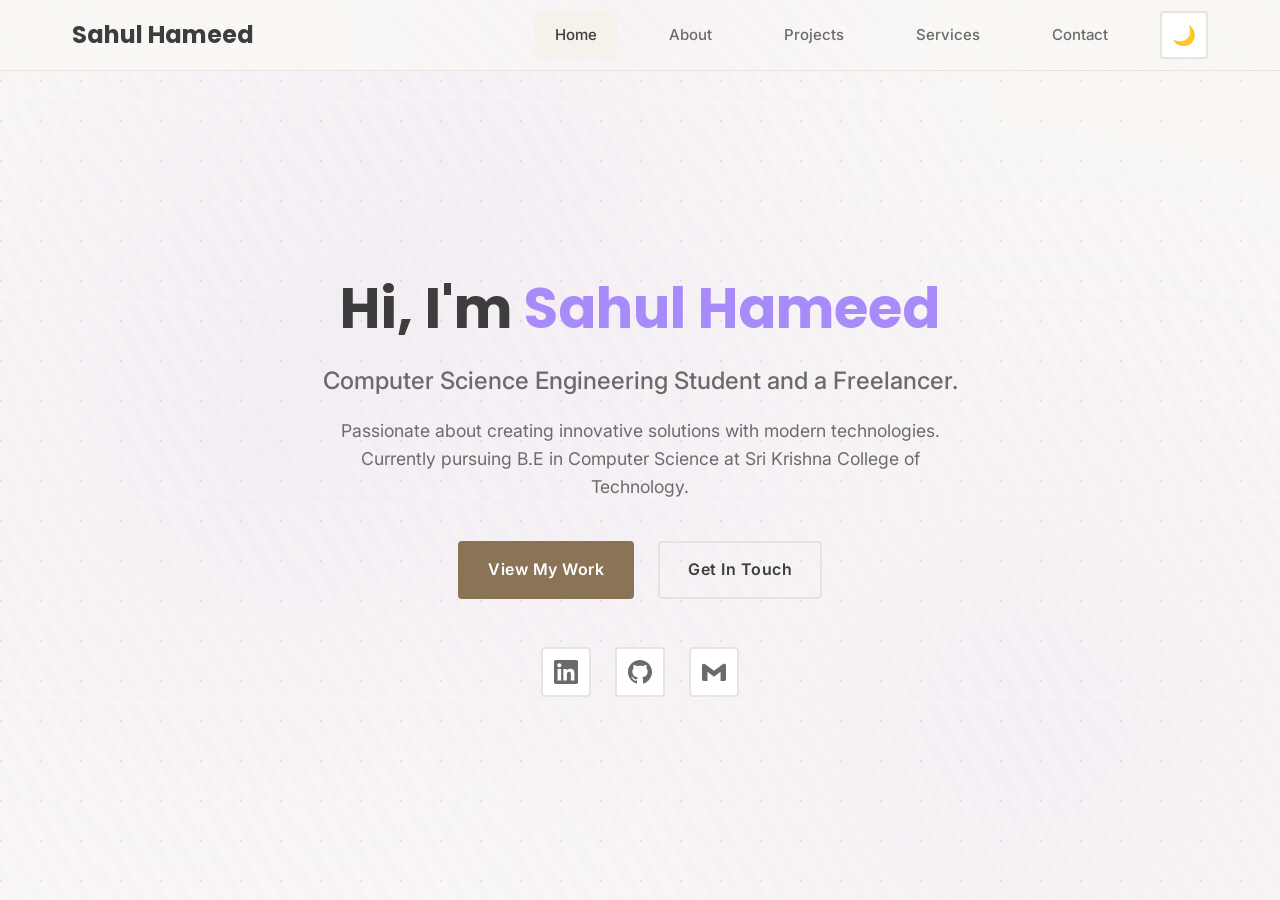
==== index.html @ 516b74c6 "commit" ====
<!DOCTYPE html>
<html lang="en">
<head>
    <meta charset="UTF-8">
    <meta name="viewport" content="width=device-width, initial-scale=1.0">
    
    <!-- SEO Meta Tags -->
    <title>Sahul Hameed - Full Stack Developer & Computer Science Student | Portfolio</title>
    <meta name="description" content="Portfolio of Sahul Hameed, a Computer Science Engineering student and Full Stack Developer specializing in web development, AI/ML, and cloud technologies. View my projects and services.">
    <meta name="keywords" content="Sahul Hameed, Full Stack Developer, Web Developer, Computer Science, Portfolio, React, Java, Python, Spring Boot, AI, Machine Learning, SKCT">
    <meta name="author" content="Sahul Hameed">
    <meta name="robots" content="index, follow">
    
    <!-- Open Graph / Facebook -->
    <meta property="og:type" content="website">
    <meta property="og:url" content="https://sahulworks.me/">
    <meta property="og:title" content="Sahul Hameed - Full Stack Developer Portfolio">
    <meta property="og:description" content="Computer Science student and Full Stack Developer showcasing projects in web development, AI/ML, and software engineering.">
    <meta property="og:image" content="https://sahulworks.me/images/og-image.jpg">
    
    <!-- Twitter -->
    <meta property="twitter:card" content="summary_large_image">
    <meta property="twitter:url" content="https://sahulworks.me/">
    <meta property="twitter:title" content="Sahul Hameed - Full Stack Developer">
    <meta property="twitter:description" content="Computer Science student and Full Stack Developer showcasing projects in web development, AI/ML, and software engineering.">
    <meta property="twitter:image" content="https://sahulworks.me/images/twitter-image.jpg">
    
    <!-- Canonical URL -->
    <link rel="canonical" href="https://sahulworks.me/">
    
    <!-- Theme Color -->
    <meta name="theme-color" content="#8b7355">
    
    <link rel="preconnect" href="https://fonts.googleapis.com">
    <link rel="preconnect" href="https://fonts.gstatic.com" crossorigin>
    <link href="https://fonts.googleapis.com/css2?family=Inter:wght@300;400;500;600;700&family=Poppins:wght@400;500;600;700&display=swap" rel="stylesheet">
    <link rel="stylesheet" href="css/style.css">
    <link rel="icon" type="image/x-icon" href="favicon.ico">
</head>
<body>
    <!-- Navigation -->
    <nav class="navbar">
        <div class="nav-container">
            <a href="index.html" class="nav-logo">Sahul Hameed</a>
            
            <div class="nav-menu">
                <a href="index.html" class="nav-link active">Home</a>
                <a href="about.html" class="nav-link">About</a>
                <a href="projects.html" class="nav-link">Projects</a>
                <a href="services.html" class="nav-link">Services</a>
                <a href="contact.html" class="nav-link">Contact</a>
                <button class="theme-toggle" id="themeToggle">
                    <span class="theme-icon">🌙</span>
                </button>
            </div>
            
            <div class="hamburger" id="hamburger">
                <span></span>
                <span></span>
                <span></span>
            </div>
        </div>
    </nav>

    <!-- Hero Section -->
    <main class="hero">
        <div class="hero-container">
            <div class="hero-content">
                <div class="hero-photo-container" id="heroPhotoContainer" style="display: none; margin-bottom: 2rem;">
                    <img id="heroPhoto" src="" alt="Sahul Hameed" style="max-width: 200px; width: 100%; border-radius: 50%; box-shadow: var(--shadow-large); margin: 0 auto; display: block;">
                </div>
                <h1 class="hero-title">
                    Hi, I'm <span class="text-accent">Sahul Hameed</span>
                </h1>
                <p class="hero-subtitle">Computer Science Engineering Student and a Freelancer.</p>
                <p class="hero-description">
                    Passionate about creating innovative solutions with modern technologies. 
                    Currently pursuing B.E in Computer Science at Sri Krishna College of Technology.
                </p>
                
                <div class="hero-buttons">
                    <a href="projects.html" class="btn btn-primary">View My Work</a>
                    <a href="contact.html" class="btn btn-secondary">Get In Touch</a>
                </div>
                
                <div class="social-links">
                    <a href="https://www.linkedin.com/in/sahul-hameed-83b2a3293/" target="_blank" class="social-link">
                        <svg width="24" height="24" viewBox="0 0 24 24" fill="currentColor">
                            <path d="M20.447 20.452h-3.554v-5.569c0-1.328-.027-3.037-1.852-3.037-1.853 0-2.136 1.445-2.136 2.939v5.667H9.351V9h3.414v1.561h.046c.477-.9 1.637-1.85 3.37-1.85 3.601 0 4.267 2.37 4.267 5.455v6.286zM5.337 7.433c-1.144 0-2.063-.926-2.063-2.065 0-1.138.92-2.063 2.063-2.063 1.14 0 2.064.925 2.064 2.063 0 1.139-.925 2.065-2.064 2.065zm1.782 13.019H3.555V9h3.564v11.452zM22.225 0H1.771C.792 0 0 .774 0 1.729v20.542C0 23.227.792 24 1.771 24h20.451C23.2 24 24 23.227 24 22.271V1.729C24 .774 23.2 0 22.222 0h.003z"/>
                        </svg>
                    </a>
                    <a href="https://github.com/sahulhustles" target="_blank" class="social-link">
                        <svg width="24" height="24" viewBox="0 0 24 24" fill="currentColor">
                            <path d="M12 0c-6.626 0-12 5.373-12 12 0 5.302 3.438 9.8 8.207 11.387.599.111.793-.261.793-.577v-2.234c-3.338.726-4.033-1.416-4.033-1.416-.546-1.387-1.333-1.756-1.333-1.756-1.089-.745.083-.729.083-.729 1.205.084 1.839 1.237 1.839 1.237 1.07 1.834 2.807 1.304 3.492.997.107-.775.418-1.305.762-1.604-2.665-.305-5.467-1.334-5.467-5.931 0-1.311.469-2.381 1.236-3.221-.124-.303-.535-1.524.117-3.176 0 0 1.008-.322 3.301 1.23.957-.266 1.983-.399 3.003-.404 1.02.005 2.047.138 3.006.404 2.291-1.552 3.297-1.23 3.297-1.23.653 1.653.242 2.874.118 3.176.77.84 1.235 1.911 1.235 3.221 0 4.609-2.807 5.624-5.479 5.921.43.372.823 1.102.823 2.222v3.293c0 .319.192.694.801.576 4.765-1.589 8.199-6.086 8.199-11.386 0-6.627-5.373-12-12-12z"/>
                        </svg>
                    </a>
                    <a href="mailto:sahulhustler@gmail.com" class="social-link">
                        <svg width="24" height="24" viewBox="0 0 24 24" fill="currentColor">
                            <path d="M24 5.457v13.909c0 .904-.732 1.636-1.636 1.636h-3.819V11.73L12 16.64l-6.545-4.91v9.273H1.636A1.636 1.636 0 0 1 0 19.366V5.457c0-.9.732-1.636 1.636-1.636h.98l9.384 7.05 9.384-7.05h.98C23.268 3.82 24 4.556 24 5.457z"/>
                        </svg>
                    </a>
                </div>
            </div>
        </div>
    </main>

    <script src="js/script.js"></script>
    <!-- Supabase -->
    <script src="https://cdn.jsdelivr.net/npm/@supabase/supabase-js@2"></script>
    <script src="config/supabase-config.js"></script>
    <script src="services/supabase-service.js"></script>
    <script src="js/data-loader.js"></script>
</body>
</html>
---- css/style.css ----
/* Reset and Base Styles */
* {
    margin: 0;
    padding: 0;
    box-sizing: border-box;
}

:root {
    /* Light Mode Colors - Soft Beige and White Theme */
    --primary-color: #8b7355; /* Warm brown/tan */
    --secondary-color: #a0826d; /* Light brown */
    --accent-color: #6b5d52; /* Darker beige */
    --success-color: #7a9d7e;
    --background-color: #faf8f5; /* Off-white/cream */
    --surface-color: #ffffff; /* Pure white */
    --text-primary: #3d3d3d; /* Dark gray for text */
    --text-secondary: #6b6b6b; /* Medium gray */
    --border-color: #e8e3dc; /* Light beige border */
    --hover-color: #f5f1eb; /* Very light beige hover */
    --shadow-light: 0 1px 3px 0 rgba(139, 115, 85, 0.1), 0 1px 2px 0 rgba(139, 115, 85, 0.06);
    --shadow-medium: 0 4px 6px -1px rgba(139, 115, 85, 0.15), 0 2px 4px -1px rgba(139, 115, 85, 0.1);
    --shadow-large: 0 10px 15px -3px rgba(139, 115, 85, 0.2), 0 4px 6px -2px rgba(139, 115, 85, 0.15);
}

[data-theme="dark"] {
    /* Dark Mode Colors - Pure Black and White */
    --primary-color: #ffffff;
    --secondary-color: #d1d5db;
    --accent-color: #ffffff;
    --success-color: #ffffff;
    --background-color: #0a0a0a; /* Very dark background */
    --surface-color: #1a1a1a; /* Dark surface */
    --text-primary: #ffffff;
    --text-secondary: #d1d5db;
    --border-color: #374151;
    --hover-color: #1f2937;
    --shadow-light: 0 1px 3px 0 rgba(255, 255, 255, 0.1), 0 1px 2px 0 rgba(255, 255, 255, 0.06);
    --shadow-medium: 0 4px 6px -1px rgba(255, 255, 255, 0.1), 0 2px 4px -1px rgba(255, 255, 255, 0.06);
    --shadow-large: 0 10px 15px -3px rgba(255, 255, 255, 0.1), 0 4px 6px -2px rgba(255, 255, 255, 0.05);
}

body {
    font-family: 'Inter', sans-serif;
    line-height: 1.6;
    color: var(--text-primary);
    background-color: var(--background-color);
    background-image: 
        /* Subtle dot pattern */
        radial-gradient(circle at 1px 1px, rgba(139, 115, 85, 0.08) 1px, transparent 0),
        /* Circular glow patterns */
        radial-gradient(circle at 20% 50%, rgba(160, 130, 109, 0.03) 0%, transparent 50%),
        radial-gradient(circle at 80% 80%, rgba(160, 130, 109, 0.03) 0%, transparent 50%),
        radial-gradient(circle at 40% 20%, rgba(160, 130, 109, 0.02) 0%, transparent 50%),
        /* Diagonal grid pattern */
        repeating-linear-gradient(
            45deg,
            transparent,
            transparent 2px,
            rgba(139, 115, 85, 0.02) 2px,
            rgba(139, 115, 85, 0.02) 4px
        ),
        /* Gradient overlay */
        linear-gradient(135deg, transparent 0%, rgba(139, 115, 85, 0.01) 50%, transparent 100%);
    background-size: 
        50px 50px,  /* Dot pattern size */
        100% 100%, 100% 100%, 100% 100%,  /* Radial gradients */
        100px 100px,  /* Grid pattern size */
        100% 100%;  /* Gradient overlay */
    background-position: 0 0, 0 0, 0 0, 0 0, 0 0, 0 0;
    background-attachment: fixed;
    transition: background-color 0.3s ease, color 0.3s ease;
}

h1, h2, h3, h4, h5, h6 {
    font-family: 'Poppins', sans-serif;
    font-weight: 600;
    line-height: 1.3;
    color: var(--text-primary);
}

/* Professional Button Styles - Codecademy Inspired */
.btn {
    display: inline-flex;
    align-items: center;
    justify-content: center;
    padding: 14px 28px;
    border-radius: 4px;
    text-decoration: none;
    font-weight: 600;
    font-size: 16px;
    font-family: 'Inter', sans-serif;
    letter-spacing: 0.5px;
    transition: all 0.2s cubic-bezier(0.25, 0.46, 0.45, 0.94);
    cursor: pointer;
    border: 2px solid transparent;
    min-width: 160px;
    text-align: center;
    position: relative;
    overflow: hidden;
}

.btn-primary {
    background-color: var(--primary-color);
    color: #ffffff;
    border-color: var(--primary-color);
}

.btn-primary:hover {
    background-color: transparent;
    color: var(--primary-color);
    border-color: var(--primary-color);
    transform: translateY(-1px);
}

[data-theme="dark"] .btn-primary {
    background-color: #ffffff;
    color: #000000;
    border-color: #ffffff;
}

[data-theme="dark"] .btn-primary:hover {
    background-color: #000000;
    color: #ffffff;
    border-color: #ffffff;
    transform: translateY(-1px);
}

.btn-secondary {
    background-color: transparent;
    color: var(--text-primary);
    border-color: var(--border-color);
}

.btn-secondary:hover {
    background-color: var(--hover-color);
    border-color: var(--text-primary);
    transform: translateY(-1px);
}

[data-theme="dark"] .btn-secondary:hover {
    background-color: #1f2937;
    border-color: #ffffff;
}

.btn-accent {
    background-color: var(--accent-color);
    color: #ffffff;
    border-color: var(--accent-color);
}

.btn-accent:hover {
    background-color: transparent;
    color: var(--accent-color);
    border-color: var(--accent-color);
    transform: translateY(-1px);
}

[data-theme="dark"] .btn-accent {
    background-color: #ffffff;
    color: #000000;
    border-color: #ffffff;
}

[data-theme="dark"] .btn-accent:hover {
    background-color: #000000;
    color: #ffffff;
    border-color: #ffffff;
    transform: translateY(-1px);
}


/* Navigation Styles */
.navbar {
    position: fixed;
    top: 0;
    width: 100%;
    background-color: var(--background-color);
    background-image: 
        radial-gradient(circle at 50% 0%, rgba(124, 58, 237, 0.02) 0%, transparent 50%),
        repeating-linear-gradient(
            45deg,
            transparent,
            transparent 10px,
            rgba(124, 58, 237, 0.01) 10px,
            rgba(124, 58, 237, 0.01) 20px
        );
    backdrop-filter: blur(10px);
    border-bottom: 1px solid var(--border-color);
    z-index: 1000;
    transition: all 0.3s ease;
}

.nav-container {
    max-width: 1200px;
    margin: 0 auto;
    padding: 0 2rem;
    display: flex;
    justify-content: space-between;
    align-items: center;
    height: 70px;
}

.nav-logo {
    font-family: 'Poppins', sans-serif;
    font-size: 1.5rem;
    font-weight: 700;
    color: var(--text-primary);
    text-decoration: none;
    transition: color 0.3s ease;
}

.nav-menu {
    display: flex;
    align-items: center;
    gap: 2rem;
}

.nav-link {
    color: var(--text-secondary);
    text-decoration: none;
    font-weight: 500;
    padding: 0.75rem 1.25rem;
    border-radius: 4px;
    transition: all 0.2s ease;
    position: relative;
    font-size: 15px;
}

.nav-link:hover,
.nav-link.active {
    color: var(--text-primary);
    background-color: var(--hover-color);
}

.theme-toggle {
    background: var(--surface-color);
    border: 2px solid var(--border-color);
    border-radius: 4px;
    padding: 0.75rem;
    cursor: pointer;
    transition: all 0.2s ease;
    display: flex;
    align-items: center;
    justify-content: center;
    width: 48px;
    height: 48px;
}

.theme-toggle:hover {
    background: var(--hover-color);
    border-color: var(--primary-color);
    transform: translateY(-1px);
}

.theme-icon {
    font-size: 1.2rem;
}

.hamburger {
    display: none;
    flex-direction: column;
    cursor: pointer;
    gap: 4px;
    padding: 4px;
}

.hamburger span {
    width: 25px;
    height: 3px;
    background-color: var(--text-primary);
    transition: 0.3s;
    border-radius: 2px;
}

/* Hero Section */
.hero {
    min-height: 100vh;
    display: flex;
    align-items: center;
    padding-top: 70px;
    background: var(--background-color);
    background-image: 
        /* Dot pattern */
        radial-gradient(circle at 1px 1px, rgba(124, 58, 237, 0.12) 1px, transparent 0),
        /* Circular glow patterns */
        radial-gradient(circle at 20% 50%, rgba(124, 58, 237, 0.04) 0%, transparent 50%),
        radial-gradient(circle at 80% 80%, rgba(124, 58, 237, 0.04) 0%, transparent 50%),
        radial-gradient(circle at 40% 20%, rgba(124, 58, 237, 0.03) 0%, transparent 50%),
        /* Hexagonal pattern overlay */
        repeating-linear-gradient(
            60deg,
            transparent,
            transparent 10px,
            rgba(124, 58, 237, 0.01) 10px,
            rgba(124, 58, 237, 0.01) 20px
        );
    background-size: 
        40px 40px,  /* Dot pattern */
        100% 100%, 100% 100%, 100% 100%,  /* Radial gradients */
        100px 100px;  /* Hexagonal pattern */
    background-attachment: fixed;
    position: relative;
}

.hero-container {
    max-width: 1200px;
    margin: 0 auto;
    padding: 0 2rem;
}

.hero-content {
    text-align: center;
    max-width: 800px;
    margin: 0 auto;
}

.hero-title {
    font-size: 3.5rem;
    font-weight: 700;
    margin-bottom: 1rem;
    color: var(--text-primary);
}

.text-accent {
    color: #a78bfa; /* Light purple accent for dark background */
}

.hero-subtitle {
    font-size: 1.5rem;
    color: var(--text-secondary);
    margin-bottom: 1rem;
    font-weight: 500;
}

.hero-description {
    font-size: 1.1rem;
    color: var(--text-secondary);
    margin-bottom: 2.5rem;
    max-width: 600px;
    margin-left: auto;
    margin-right: auto;
}

.hero-buttons {
    display: flex;
    gap: 1.5rem;
    justify-content: center;
    margin-bottom: 3rem;
}

/* Social Links */
.social-links {
    display: flex;
    justify-content: center;
    gap: 1.5rem;
}

.social-link {
    display: flex;
    align-items: center;
    justify-content: center;
    width: 50px;
    height: 50px;
    background: var(--surface-color);
    border: 2px solid var(--border-color);
    border-radius: 4px;
    color: var(--text-secondary);
    text-decoration: none;
    transition: all 0.2s ease;
}

.social-link:hover {
    background: #a78bfa; /* Light purple for dark background */
    color: #ffffff;
    border-color: #a78bfa;
    transform: translateY(-2px);
}

[data-theme="dark"] .social-link:hover {
    background: #ffffff;
    color: #000000;
    border-color: #ffffff;
}

/* Main Content */
.main-content {
    padding-top: 100px;
    min-height: 100vh;
    background-image: 
        /* Dot pattern */
        radial-gradient(circle at 1px 1px, rgba(124, 58, 237, 0.1) 1px, transparent 0),
        /* Circular glow patterns */
        radial-gradient(circle at 20% 50%, rgba(124, 58, 237, 0.02) 0%, transparent 50%),
        radial-gradient(circle at 80% 80%, rgba(124, 58, 237, 0.02) 0%, transparent 50%),
        /* Grid pattern */
        repeating-linear-gradient(
            0deg,
            transparent,
            transparent 2px,
            rgba(124, 58, 237, 0.015) 2px,
            rgba(124, 58, 237, 0.015) 4px
        ),
        repeating-linear-gradient(
            90deg,
            transparent,
            transparent 2px,
            rgba(124, 58, 237, 0.015) 2px,
            rgba(124, 58, 237, 0.015) 4px
        );
    background-size: 
        60px 60px,  /* Dot pattern */
        100% 100%, 100% 100%,  /* Radial gradients */
        50px 50px, 50px 50px;  /* Grid patterns */
    background-attachment: fixed;
    position: relative;
}

.container {
    max-width: 1200px;
    margin: 0 auto;
    padding: 0 2rem;
}

.page-header {
    text-align: center;
    margin-bottom: 4rem;
}

.page-header h1 {
    font-size: 3rem;
    margin-bottom: 1rem;
}

.page-header p {
    font-size: 1.2rem;
    color: var(--text-secondary);
}

/* Cards and Components */
.project-card, .service-card, .skill-category, .stat-card, .contact-item, .education-item, .certification-card {
    background: var(--surface-color);
    border: 2px solid var(--border-color);
    border-radius: 8px;
    padding: 2rem;
    transition: all 0.2s ease;
    position: relative;
}

.project-card:hover, .service-card:hover, .skill-category:hover, .stat-card:hover, .contact-item:hover {
    transform: translateY(-4px);
    border-color: #a78bfa; /* Light purple accent for dark background */
    box-shadow: var(--shadow-medium);
}

/* Form Styles */
.form-group input,
.form-group select,
.form-group textarea {
    padding: 14px 16px;
    border: 2px solid var(--border-color);
    border-radius: 4px;
    background: var(--background-color);
    color: var(--text-primary);
    font-size: 16px;
    font-family: 'Inter', sans-serif;
    transition: all 0.2s ease;
    width: 100%;
}

.form-group input:focus,
.form-group select:focus,
.form-group textarea:focus {
    outline: none;
    border-color: #a78bfa; /* Light purple accent for dark background */
    box-shadow: 0 0 0 3px rgba(167, 139, 250, 0.2);
}

/* Responsive Design */
@media (max-width: 768px) {
    .about-grid,
    .contact-grid {
        grid-template-columns: 1fr;
        gap: 2rem;
    }
    
    .skills-grid {
        grid-template-columns: 1fr;
        gap: 1.5rem;
    }

    .process-steps {
        grid-template-columns: 1fr;
        gap: 2rem;
    }

    .skill-category {
        padding: 2rem;
    }

    .process-step {
        padding: 2rem;
    }

    .contact-form-container {
        padding: 2rem;
    }

    .nav-menu {
        position: fixed;
        top: 70px;
        left: -100%;
        width: 100%;
        height: calc(100vh - 70px);
        background: var(--background-color);
        flex-direction: column;
        justify-content: flex-start;
        align-items: center;
        padding: 2rem;
        transition: left 0.3s ease;
        border-top: 1px solid var(--border-color);
        gap: 1rem;
    }

    .nav-menu.active {
        left: 0;
    }

    .hamburger {
        display: flex;
    }

    .hamburger.active span:nth-child(1) {
        transform: rotate(-45deg) translate(-5px, 6px);
    }

    .hamburger.active span:nth-child(2) {
        opacity: 0;
    }

    .hamburger.active span:nth-child(3) {
        transform: rotate(45deg) translate(-5px, -6px);
    }

    .hero-title {
        font-size: 2.5rem;
    }

    .hero-subtitle {
        font-size: 1.2rem;
    }

    .hero-buttons {
        flex-direction: column;
        align-items: center;
        gap: 1rem;
    }

    .btn {
        width: 100%;
        max-width: 280px;
    }

    .page-header h1 {
        font-size: 2.5rem;
    }

    .container {
        padding: 0 1rem;
    }

    .nav-container {
        padding: 0 1rem;
    }

    .social-links {
        flex-wrap: wrap;
    }
}
@media (max-width: 480px) {
    .hero-title {
        font-size: 2rem;
    }

    .page-header h1 {
        font-size: 2rem;
    }

    .btn {
        padding: 12px 24px;
        font-size: 14px;
        min-width: 140px;
    }

    .nav-link {
        padding: 1rem;
        width: 100%;
        text-align: center;
    }
}

/* Tablet Specific Styles */
@media (min-width: 769px) and (max-width: 1024px) {
    .container {
        padding: 0 1.5rem;
    }
    
    .hero-buttons {
        gap: 1.25rem;
    }
    
    .btn {
        min-width: 150px;
    }
}

/* Keep existing code for other sections (projects, services, about, contact, etc.) */
.projects-grid {
    display: grid;
    gap: 2rem;
    margin-bottom: 4rem;
}

.project-card.featured {
    border-color: var(--accent-color);
}

.project-card.featured::before {
    content: 'Featured';
    position: absolute;
    top: 1rem;
    right: 1rem;
    background: var(--accent-color);
    color: white;
    padding: 0.5rem 1rem;
    border-radius: 4px;
    font-size: 0.8rem;
    font-weight: 600;
}

.tech-stack {
    display: flex;
    flex-wrap: wrap;
    gap: 0.5rem;
    margin-bottom: 2rem;
}

.tech-tag {
    background: var(--border-color);
    color: var(--text-primary);
    padding: 0.5rem 1rem;
    border-radius: 16px;
    font-size: 0.85rem;
    font-weight: 500;
}

.project-links {
    display: flex;
    gap: 1rem;
    flex-wrap: wrap;
}

/* About Page Styles */
.about-content {
    margin-bottom: 4rem;
}

.about-grid {
    display: grid;
    grid-template-columns: 2fr 1fr;
    gap: 4rem;
    align-items: start;
    margin-bottom: 4rem;
}

.about-text h2 {
    font-size: 2rem;
    margin-bottom: 1.5rem;
}

.about-text p {
    font-size: 1.1rem;
    color: var(--text-secondary);
    margin-bottom: 1.5rem;
    line-height: 1.7;
}

.stats-grid {
    display: grid;
    gap: 2rem;
}

.stat-card {
    text-align: center;
    background: var(--surface-color);
    border: 2px solid var(--border-color);
    border-radius: 8px;
    padding: 2rem;
    transition: all 0.2s ease;
}

.stat-card:hover {
    transform: translateY(-4px);
    border-color: #a78bfa; /* Light purple accent for dark background */
    box-shadow: var(--shadow-medium);
}

.stat-card h3 {
    font-size: 2.5rem;
    color: #a78bfa; /* Light purple accent for dark background */
    margin-bottom: 0.5rem;
}

.stat-card p {
    color: var(--text-secondary);
    font-weight: 500;
}

/* Services Grid */
.services-grid {
    display: grid;
    grid-template-columns: repeat(auto-fit, minmax(300px, 1fr));
    gap: 2rem;
    margin-bottom: 4rem;
}

.service-card {
    text-align: center;
}

.service-icon {
    display: flex;
    align-items: center;
    justify-content: center;
    width: 80px;
    height: 80px;
    background: var(--primary-color);
    color: white;
    border-radius: 8px;
    margin: 0 auto 1.5rem;
    transition: all 0.2s ease;
}

.service-card:hover .service-icon {
    transform: scale(1.05);
}
.service-process {
    margin-bottom: 4rem;
}

.service-process h2 {
    font-size: 2.5rem;
    text-align: center;
    margin-bottom: 4rem;
}

.process-steps {
    display: grid;
    grid-template-columns: repeat(auto-fit, minmax(280px, 1fr));
    gap: 3rem;
    margin-bottom: 3rem;
}

.process-step {
    text-align: center;
    padding: 2.5rem;
    background: var(--surface-color);
    border: 2px solid var(--border-color);
    border-radius: 12px;
    transition: all 0.2s ease;
}

.process-step:hover {
    transform: translateY(-4px);
    border-color: var(--primary-color);
    box-shadow: var(--shadow-medium);
}

.step-number {
    display: inline-flex;
    align-items: center;
    justify-content: center;
    width: 70px;
    height: 70px;
    background: var(--primary-color);
    color: white;
    border-radius: 50%;
    font-size: 1.8rem;
    font-weight: 700;
    margin-bottom: 1.5rem;
    transition: all 0.2s ease;
}

.process-step:hover .step-number {
    transform: scale(1.1);
}

.process-step h3 {
    margin-bottom: 1rem;
    font-size: 1.4rem;
}

.process-step p {
    color: var(--text-secondary);
    line-height: 1.6;
}

/* Contact Grid */
.contact-grid {
    display: grid;
    grid-template-columns: 1fr 1fr;
    gap: 4rem;
}

.contact-icon {
    display: flex;
    align-items: center;
    justify-content: center;
    width: 50px;
    height: 50px;
    background: var(--primary-color);
    color: white;
    border-radius: 8px;
    flex-shrink: 0;
}
.contact-item {
    display: flex;
    align-items: flex-start;
    gap: 1rem;
    margin-bottom: 2rem;
    padding: 1.5rem;
    background: var(--surface-color);
    border: 2px solid var(--border-color);
    border-radius: 8px;
    transition: all 0.2s ease;
}

.contact-item:hover {
    transform: translateY(-4px);
    border-color: var(--primary-color);
    box-shadow: var(--shadow-medium);
}

.contact-icon {
    display: flex;
    align-items: center;
    justify-content: center;
    width: 50px;
    height: 50px;
    background: var(--primary-color);
    color: white;
    border-radius: 8px;
    flex-shrink: 0;
    transition: all 0.2s ease;
}

.contact-item:hover .contact-icon {
    transform: scale(1.05);
}

/* Fix SVG icons in dark mode */
[data-theme="dark"] .contact-icon svg {
    color: #000000;
}

[data-theme="dark"] .contact-icon {
    background: #ffffff;
    color: #000000;
}

.contact-item h3 {
    margin-bottom: 0.5rem;
}

.contact-item p {
    color: var(--text-secondary);
    margin-bottom: 0.5rem;
}

.contact-item a {
    color: #a78bfa; /* Light purple for better visibility on dark background */
    text-decoration: none;
    font-weight: 500;
    transition: color 0.2s ease;
}

.contact-item a:hover {
    color: #c4b5fd; /* Lighter purple on hover */
    text-decoration: underline;
}



/* Additional responsive adjustments */
@media (max-width: 768px) {
    .about-grid,
    .contact-grid {
        grid-template-columns: 1fr;
        gap: 2rem;
    }
    
    .services-grid {
        grid-template-columns: 1fr;
    }
}

/* Animation Classes */
.fade-in {
    animation: fadeIn 0.6s ease-out;
}

@keyframes fadeIn {
    from {
        opacity: 0;
        transform: translateY(20px);
    }
    to {
        opacity: 1;
        transform: translateY(0);
    }
}

/* Smooth Scrolling */
html {
    scroll-behavior: smooth;
}

/* Focus Styles for Accessibility */
button:focus,
a:focus,
input:focus,
select:focus,
textarea:focus {
    outline: 2px solid var(--primary-color);
    outline-offset: 2px;
}
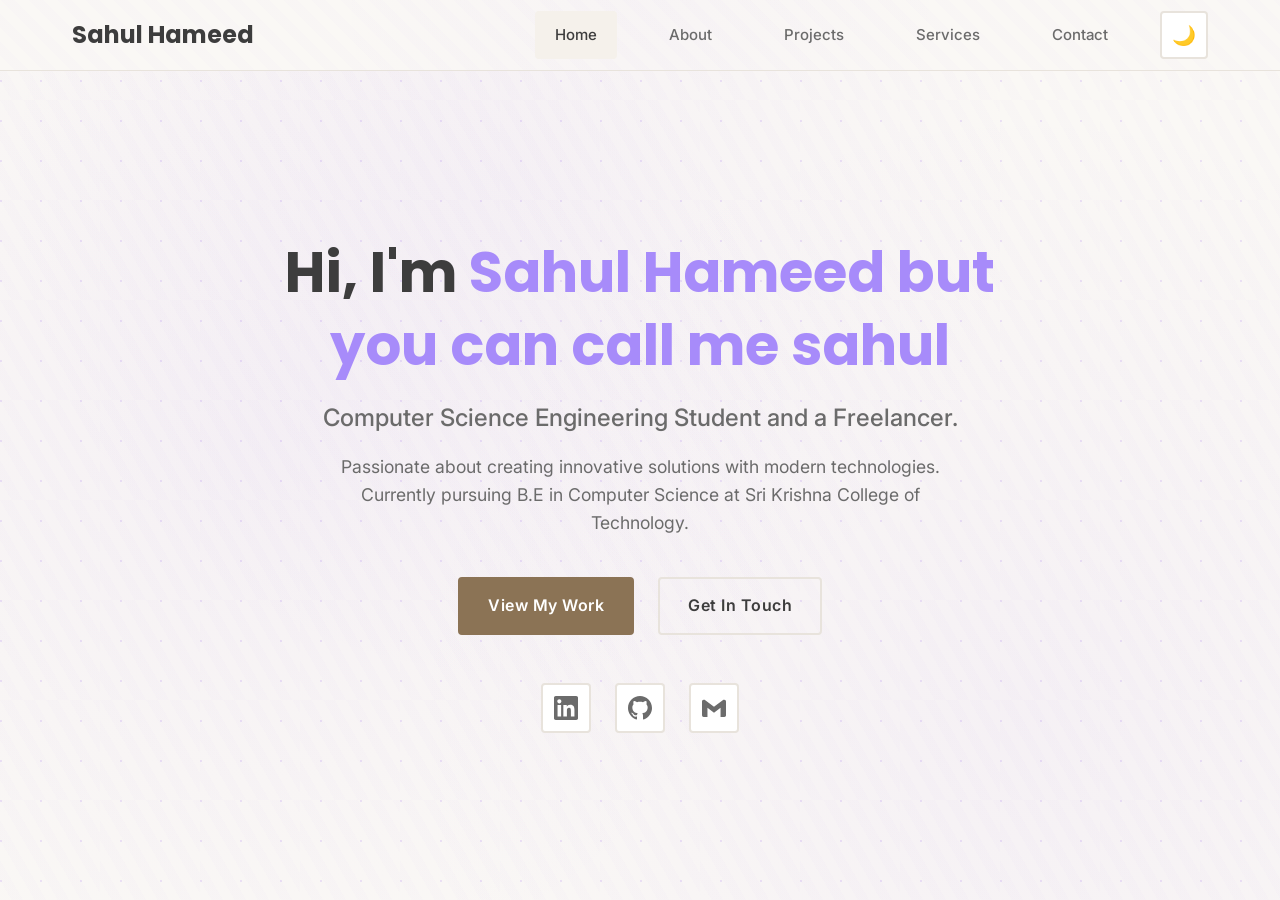
==== commit 5cb5f140: "check" ====
--- a/index.html
+++ b/index.html
@@ -1,49 +1,56 @@
-
 <!DOCTYPE html>
 <html lang="en">
+
 <head>
     <meta charset="UTF-8">
     <meta name="viewport" content="width=device-width, initial-scale=1.0">
-    
+
     <!-- SEO Meta Tags -->
     <title>Sahul Hameed - Full Stack Developer & Computer Science Student | Portfolio</title>
-    <meta name="description" content="Portfolio of Sahul Hameed, a Computer Science Engineering student and Full Stack Developer specializing in web development, AI/ML, and cloud technologies. View my projects and services.">
-    <meta name="keywords" content="Sahul Hameed, Full Stack Developer, Web Developer, Computer Science, Portfolio, React, Java, Python, Spring Boot, AI, Machine Learning, SKCT">
+    <meta name="description"
+        content="Portfolio of Sahul Hameed, a Computer Science Engineering student and Full Stack Developer specializing in web development, AI/ML, and cloud technologies. View my projects and services.">
+    <meta name="keywords"
+        content="Sahul Hameed, Full Stack Developer, Web Developer, Computer Science, Portfolio, React, Java, Python, Spring Boot, AI, Machine Learning, SKCT">
     <meta name="author" content="Sahul Hameed">
     <meta name="robots" content="index, follow">
-    
+
     <!-- Open Graph / Facebook -->
     <meta property="og:type" content="website">
     <meta property="og:url" content="https://sahulworks.me/">
     <meta property="og:title" content="Sahul Hameed - Full Stack Developer Portfolio">
-    <meta property="og:description" content="Computer Science student and Full Stack Developer showcasing projects in web development, AI/ML, and software engineering.">
+    <meta property="og:description"
+        content="Computer Science student and Full Stack Developer showcasing projects in web development, AI/ML, and software engineering.">
     <meta property="og:image" content="https://sahulworks.me/images/og-image.jpg">
-    
+
     <!-- Twitter -->
     <meta property="twitter:card" content="summary_large_image">
     <meta property="twitter:url" content="https://sahulworks.me/">
     <meta property="twitter:title" content="Sahul Hameed - Full Stack Developer">
-    <meta property="twitter:description" content="Computer Science student and Full Stack Developer showcasing projects in web development, AI/ML, and software engineering.">
+    <meta property="twitter:description"
+        content="Computer Science student and Full Stack Developer showcasing projects in web development, AI/ML, and software engineering.">
     <meta property="twitter:image" content="https://sahulworks.me/images/twitter-image.jpg">
-    
+
     <!-- Canonical URL -->
     <link rel="canonical" href="https://sahulworks.me/">
-    
+
     <!-- Theme Color -->
     <meta name="theme-color" content="#8b7355">
-    
+
     <link rel="preconnect" href="https://fonts.googleapis.com">
     <link rel="preconnect" href="https://fonts.gstatic.com" crossorigin>
-    <link href="https://fonts.googleapis.com/css2?family=Inter:wght@300;400;500;600;700&family=Poppins:wght@400;500;600;700&display=swap" rel="stylesheet">
+    <link
+        href="https://fonts.googleapis.com/css2?family=Inter:wght@300;400;500;600;700&family=Poppins:wght@400;500;600;700&display=swap"
+        rel="stylesheet">
     <link rel="stylesheet" href="css/style.css">
     <link rel="icon" type="image/x-icon" href="favicon.ico">
 </head>
+
 <body>
     <!-- Navigation -->
     <nav class="navbar">
         <div class="nav-container">
             <a href="index.html" class="nav-logo">Sahul Hameed</a>
-            
+
             <div class="nav-menu">
                 <a href="index.html" class="nav-link active">Home</a>
                 <a href="about.html" class="nav-link">About</a>
@@ -54,7 +61,7 @@
                     <span class="theme-icon">🌙</span>
                 </button>
             </div>
-            
+
             <div class="hamburger" id="hamburger">
                 <span></span>
                 <span></span>
@@ -68,36 +75,40 @@
         <div class="hero-container">
             <div class="hero-content">
                 <div class="hero-photo-container" id="heroPhotoContainer" style="display: none; margin-bottom: 2rem;">
-                    <img id="heroPhoto" src="" alt="Sahul Hameed" style="max-width: 200px; width: 100%; border-radius: 50%; box-shadow: var(--shadow-large); margin: 0 auto; display: block;">
+                    <img id="heroPhoto" src="" alt="Sahul Hameed"
+                        style="max-width: 200px; width: 100%; border-radius: 50%; box-shadow: var(--shadow-large); margin: 0 auto; display: block;">
                 </div>
                 <h1 class="hero-title">
-                    Hi, I'm <span class="text-accent">Sahul Hameed</span>
+                    Hi, I'm <span class="text-accent">Sahul Hameed but you can call me sahul</span>
                 </h1>
                 <p class="hero-subtitle">Computer Science Engineering Student and a Freelancer.</p>
                 <p class="hero-description">
-                    Passionate about creating innovative solutions with modern technologies. 
+                    Passionate about creating innovative solutions with modern technologies.
                     Currently pursuing B.E in Computer Science at Sri Krishna College of Technology.
                 </p>
-                
+
                 <div class="hero-buttons">
                     <a href="projects.html" class="btn btn-primary">View My Work</a>
                     <a href="contact.html" class="btn btn-secondary">Get In Touch</a>
                 </div>
-                
+
                 <div class="social-links">
                     <a href="https://www.linkedin.com/in/sahul-hameed-83b2a3293/" target="_blank" class="social-link">
                         <svg width="24" height="24" viewBox="0 0 24 24" fill="currentColor">
-                            <path d="M20.447 20.452h-3.554v-5.569c0-1.328-.027-3.037-1.852-3.037-1.853 0-2.136 1.445-2.136 2.939v5.667H9.351V9h3.414v1.561h.046c.477-.9 1.637-1.85 3.37-1.85 3.601 0 4.267 2.37 4.267 5.455v6.286zM5.337 7.433c-1.144 0-2.063-.926-2.063-2.065 0-1.138.92-2.063 2.063-2.063 1.14 0 2.064.925 2.064 2.063 0 1.139-.925 2.065-2.064 2.065zm1.782 13.019H3.555V9h3.564v11.452zM22.225 0H1.771C.792 0 0 .774 0 1.729v20.542C0 23.227.792 24 1.771 24h20.451C23.2 24 24 23.227 24 22.271V1.729C24 .774 23.2 0 22.222 0h.003z"/>
+                            <path
+                                d="M20.447 20.452h-3.554v-5.569c0-1.328-.027-3.037-1.852-3.037-1.853 0-2.136 1.445-2.136 2.939v5.667H9.351V9h3.414v1.561h.046c.477-.9 1.637-1.85 3.37-1.85 3.601 0 4.267 2.37 4.267 5.455v6.286zM5.337 7.433c-1.144 0-2.063-.926-2.063-2.065 0-1.138.92-2.063 2.063-2.063 1.14 0 2.064.925 2.064 2.063 0 1.139-.925 2.065-2.064 2.065zm1.782 13.019H3.555V9h3.564v11.452zM22.225 0H1.771C.792 0 0 .774 0 1.729v20.542C0 23.227.792 24 1.771 24h20.451C23.2 24 24 23.227 24 22.271V1.729C24 .774 23.2 0 22.222 0h.003z" />
                         </svg>
                     </a>
                     <a href="https://github.com/sahulhustles" target="_blank" class="social-link">
                         <svg width="24" height="24" viewBox="0 0 24 24" fill="currentColor">
-                            <path d="M12 0c-6.626 0-12 5.373-12 12 0 5.302 3.438 9.8 8.207 11.387.599.111.793-.261.793-.577v-2.234c-3.338.726-4.033-1.416-4.033-1.416-.546-1.387-1.333-1.756-1.333-1.756-1.089-.745.083-.729.083-.729 1.205.084 1.839 1.237 1.839 1.237 1.07 1.834 2.807 1.304 3.492.997.107-.775.418-1.305.762-1.604-2.665-.305-5.467-1.334-5.467-5.931 0-1.311.469-2.381 1.236-3.221-.124-.303-.535-1.524.117-3.176 0 0 1.008-.322 3.301 1.23.957-.266 1.983-.399 3.003-.404 1.02.005 2.047.138 3.006.404 2.291-1.552 3.297-1.23 3.297-1.23.653 1.653.242 2.874.118 3.176.77.84 1.235 1.911 1.235 3.221 0 4.609-2.807 5.624-5.479 5.921.43.372.823 1.102.823 2.222v3.293c0 .319.192.694.801.576 4.765-1.589 8.199-6.086 8.199-11.386 0-6.627-5.373-12-12-12z"/>
+                            <path
+                                d="M12 0c-6.626 0-12 5.373-12 12 0 5.302 3.438 9.8 8.207 11.387.599.111.793-.261.793-.577v-2.234c-3.338.726-4.033-1.416-4.033-1.416-.546-1.387-1.333-1.756-1.333-1.756-1.089-.745.083-.729.083-.729 1.205.084 1.839 1.237 1.839 1.237 1.07 1.834 2.807 1.304 3.492.997.107-.775.418-1.305.762-1.604-2.665-.305-5.467-1.334-5.467-5.931 0-1.311.469-2.381 1.236-3.221-.124-.303-.535-1.524.117-3.176 0 0 1.008-.322 3.301 1.23.957-.266 1.983-.399 3.003-.404 1.02.005 2.047.138 3.006.404 2.291-1.552 3.297-1.23 3.297-1.23.653 1.653.242 2.874.118 3.176.77.84 1.235 1.911 1.235 3.221 0 4.609-2.807 5.624-5.479 5.921.43.372.823 1.102.823 2.222v3.293c0 .319.192.694.801.576 4.765-1.589 8.199-6.086 8.199-11.386 0-6.627-5.373-12-12-12z" />
                         </svg>
                     </a>
                     <a href="mailto:sahulhustler@gmail.com" class="social-link">
                         <svg width="24" height="24" viewBox="0 0 24 24" fill="currentColor">
-                            <path d="M24 5.457v13.909c0 .904-.732 1.636-1.636 1.636h-3.819V11.73L12 16.64l-6.545-4.91v9.273H1.636A1.636 1.636 0 0 1 0 19.366V5.457c0-.9.732-1.636 1.636-1.636h.98l9.384 7.05 9.384-7.05h.98C23.268 3.82 24 4.556 24 5.457z"/>
+                            <path
+                                d="M24 5.457v13.909c0 .904-.732 1.636-1.636 1.636h-3.819V11.73L12 16.64l-6.545-4.91v9.273H1.636A1.636 1.636 0 0 1 0 19.366V5.457c0-.9.732-1.636 1.636-1.636h.98l9.384 7.05 9.384-7.05h.98C23.268 3.82 24 4.556 24 5.457z" />
                         </svg>
                     </a>
                 </div>
@@ -112,4 +123,5 @@
     <script src="services/supabase-service.js"></script>
     <script src="js/data-loader.js"></script>
 </body>
-</html>
+
+</html>
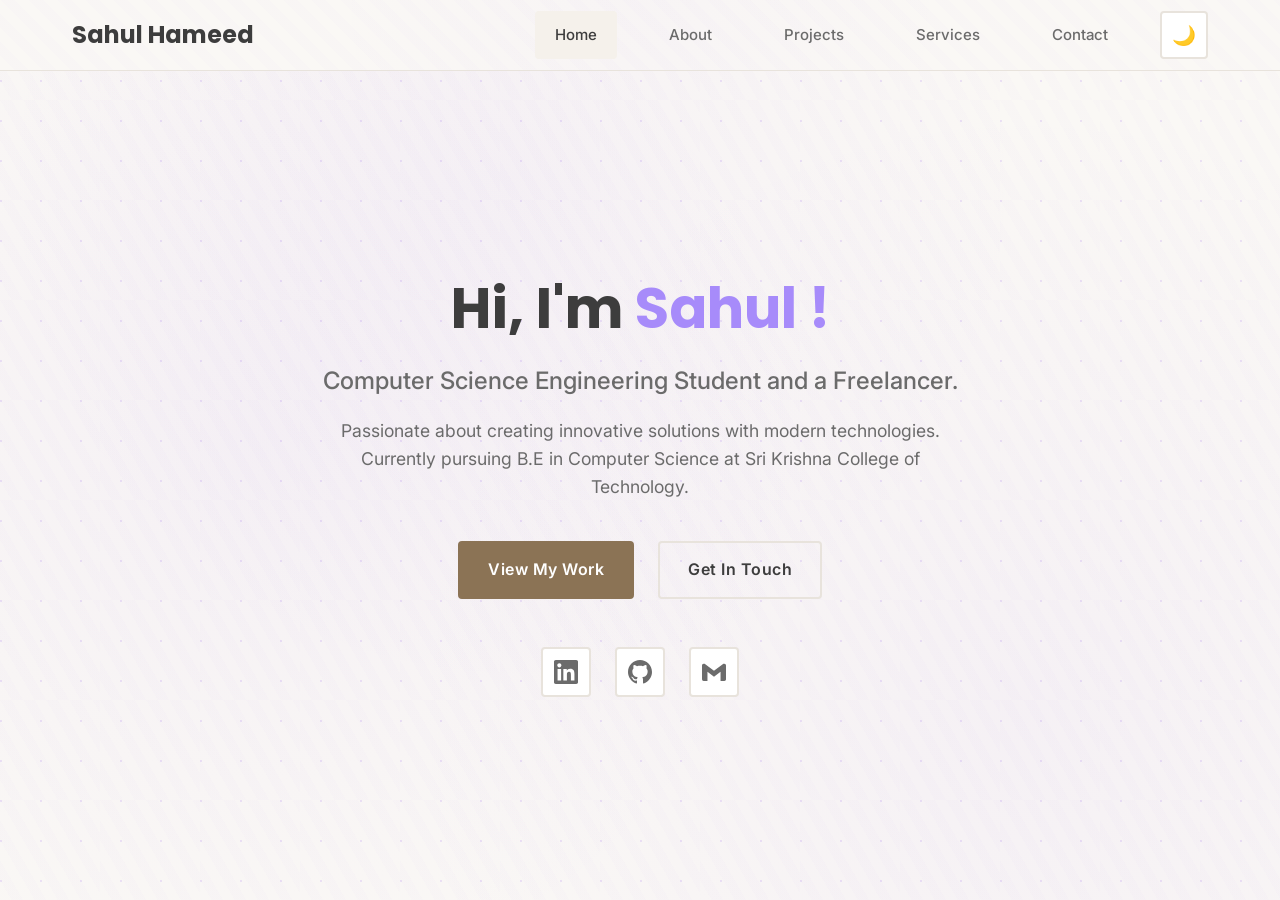
==== commit 8918a7a9: "recheck" ====
--- a/index.html
+++ b/index.html
@@ -79,7 +79,7 @@
                         style="max-width: 200px; width: 100%; border-radius: 50%; box-shadow: var(--shadow-large); margin: 0 auto; display: block;">
                 </div>
                 <h1 class="hero-title">
-                    Hi, I'm <span class="text-accent">Sahul Hameed but you can call me sahul</span>
+                    Hi, I'm <span class="text-accent">Sahul !</span>
                 </h1>
                 <p class="hero-subtitle">Computer Science Engineering Student and a Freelancer.</p>
                 <p class="hero-description">
